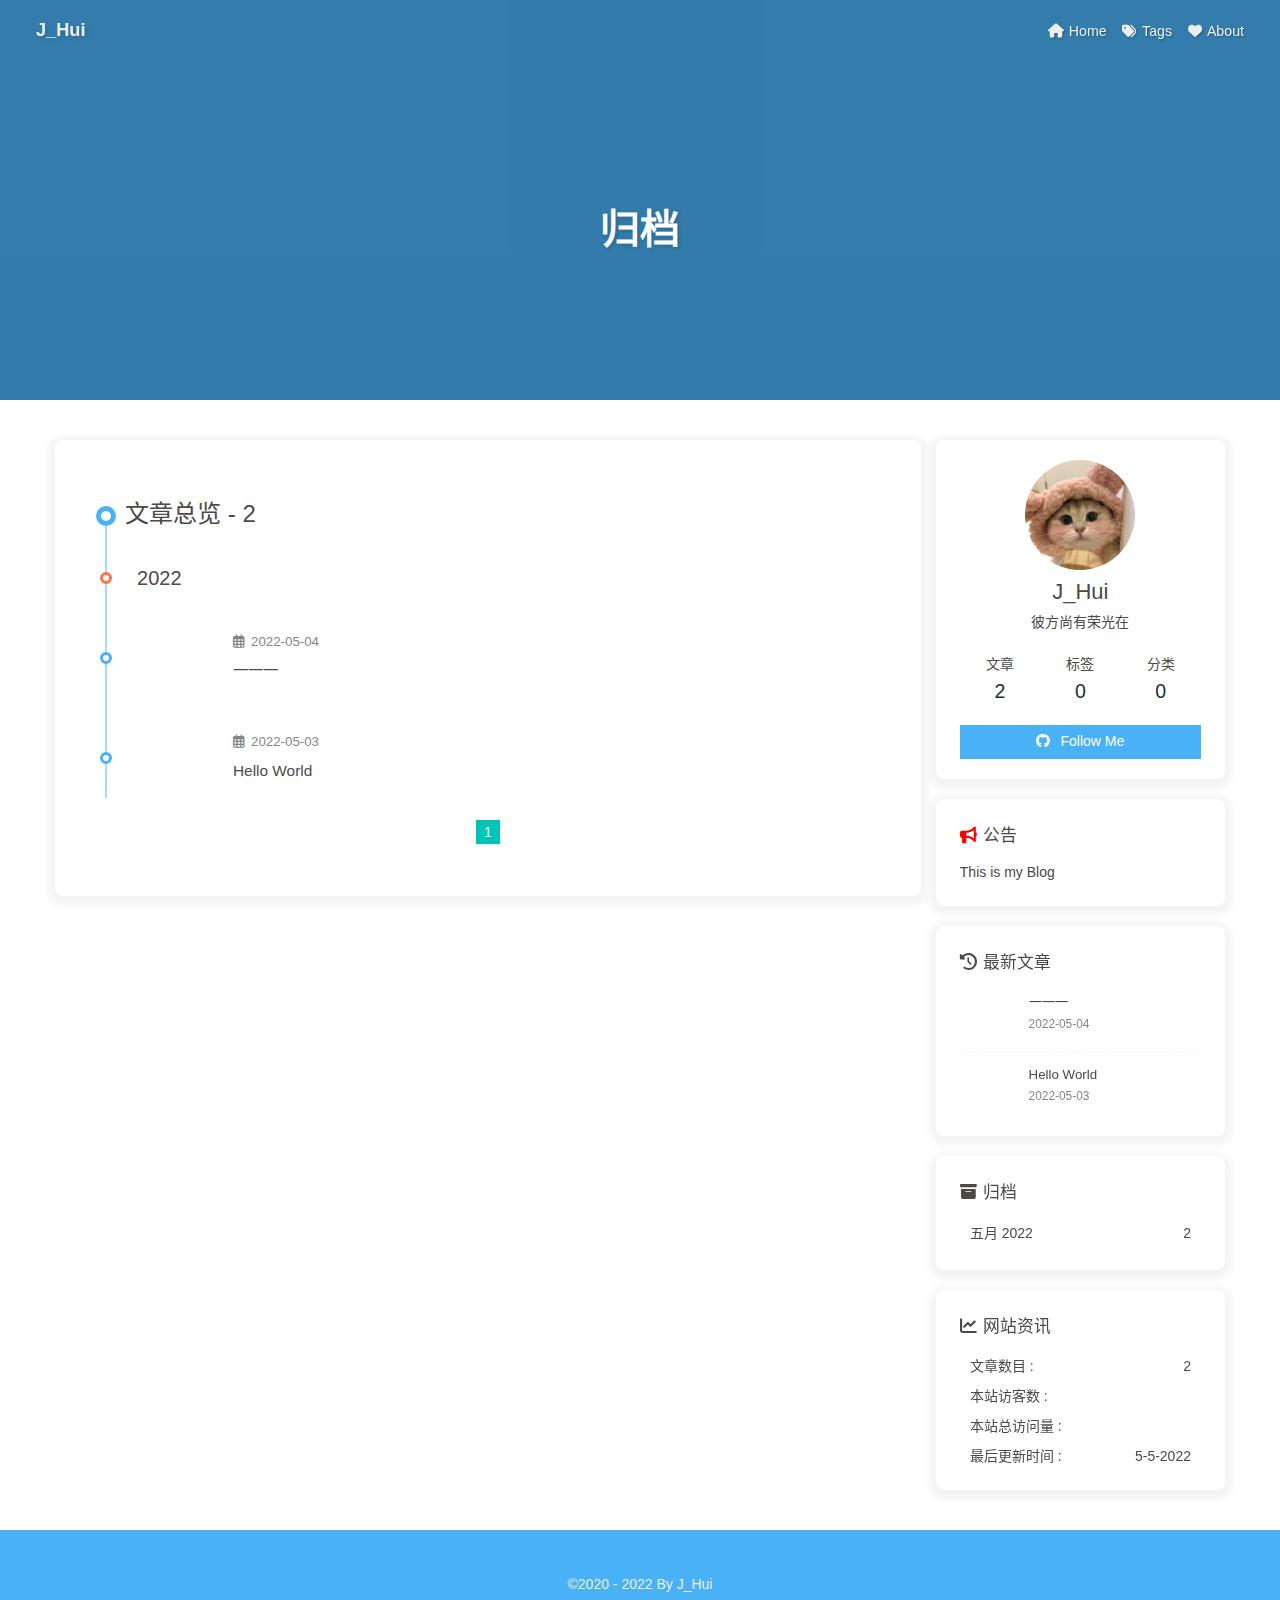
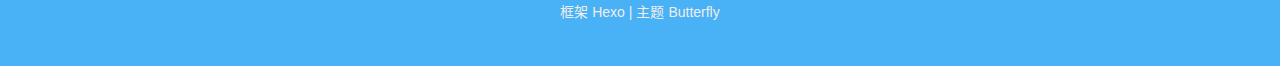
==== archives/index.html @ 7a14e51d "Site updated: 2022-05-05 22:44:37" ====
<!DOCTYPE html><html lang="zh-CN" data-theme="light"><head><meta charset="UTF-8"><meta http-equiv="X-UA-Compatible" content="IE=edge"><meta name="viewport" content="width=device-width, initial-scale=1.0, maximum-scale=1.0, user-scalable=no"><title>归档 | J_Hui</title><meta name="author" content="J_Hui"><meta name="copyright" content="J_Hui"><meta name="format-detection" content="telephone=no"><meta name="theme-color" content="#ffffff"><meta name="description" content="彼方尚有荣光在">
<meta property="og:type" content="website">
<meta property="og:title" content="J_Hui">
<meta property="og:url" content="http://example.com/archives/index.html">
<meta property="og:site_name" content="J_Hui">
<meta property="og:description" content="彼方尚有荣光在">
<meta property="og:locale" content="zh_CN">
<meta property="og:image" content="http://example.com/img/2.jpg">
<meta property="article:author" content="J_Hui">
<meta name="twitter:card" content="summary">
<meta name="twitter:image" content="http://example.com/img/2.jpg"><link rel="shortcut icon" href="/img/1.jpg"><link rel="canonical" href="http://example.com/archives/"><link rel="preconnect" href="//cdn.jsdelivr.net"/><link rel="preconnect" href="//busuanzi.ibruce.info"/><link rel="stylesheet" href="/css/index.css"><link rel="stylesheet" href="https://cdn.jsdelivr.net/npm/@fortawesome/fontawesome-free@6/css/all.min.css" media="print" onload="this.media='all'"><link rel="stylesheet" href="https://cdn.jsdelivr.net/npm/@fancyapps/ui/dist/fancybox.css" media="print" onload="this.media='all'"><script>const GLOBAL_CONFIG = { 
  root: '/',
  algolia: undefined,
  localSearch: undefined,
  translate: undefined,
  noticeOutdate: undefined,
  highlight: {"plugin":"highlighjs","highlightCopy":true,"highlightLang":true,"highlightHeightLimit":false},
  copy: {
    success: '复制成功',
    error: '复制错误',
    noSupport: '浏览器不支持'
  },
  relativeDate: {
    homepage: false,
    post: false
  },
  runtime: '',
  date_suffix: {
    just: '刚刚',
    min: '分钟前',
    hour: '小时前',
    day: '天前',
    month: '个月前'
  },
  copyright: undefined,
  lightbox: 'fancybox',
  Snackbar: undefined,
  source: {
    justifiedGallery: {
      js: 'https://cdn.jsdelivr.net/npm/flickr-justified-gallery@2/dist/fjGallery.min.js',
      css: 'https://cdn.jsdelivr.net/npm/flickr-justified-gallery@2/dist/fjGallery.min.css'
    }
  },
  isPhotoFigcaption: false,
  islazyload: false,
  isAnchor: false
}</script><script id="config-diff">var GLOBAL_CONFIG_SITE = {
  title: '归档',
  isPost: false,
  isHome: false,
  isHighlightShrink: false,
  isToc: false,
  postUpdate: '2022-05-05 22:43:51'
}</script><noscript><style type="text/css">
  #nav {
    opacity: 1
  }
  .justified-gallery img {
    opacity: 1
  }

  #recent-posts time,
  #post-meta time {
    display: inline !important
  }
</style></noscript><script>(win=>{
    win.saveToLocal = {
      set: function setWithExpiry(key, value, ttl) {
        if (ttl === 0) return
        const now = new Date()
        const expiryDay = ttl * 86400000
        const item = {
          value: value,
          expiry: now.getTime() + expiryDay,
        }
        localStorage.setItem(key, JSON.stringify(item))
      },

      get: function getWithExpiry(key) {
        const itemStr = localStorage.getItem(key)

        if (!itemStr) {
          return undefined
        }
        const item = JSON.parse(itemStr)
        const now = new Date()

        if (now.getTime() > item.expiry) {
          localStorage.removeItem(key)
          return undefined
        }
        return item.value
      }
    }
  
    win.getScript = url => new Promise((resolve, reject) => {
      const script = document.createElement('script')
      script.src = url
      script.async = true
      script.onerror = reject
      script.onload = script.onreadystatechange = function() {
        const loadState = this.readyState
        if (loadState && loadState !== 'loaded' && loadState !== 'complete') return
        script.onload = script.onreadystatechange = null
        resolve()
      }
      document.head.appendChild(script)
    })
  
      win.activateDarkMode = function () {
        document.documentElement.setAttribute('data-theme', 'dark')
        if (document.querySelector('meta[name="theme-color"]') !== null) {
          document.querySelector('meta[name="theme-color"]').setAttribute('content', '#0d0d0d')
        }
      }
      win.activateLightMode = function () {
        document.documentElement.setAttribute('data-theme', 'light')
        if (document.querySelector('meta[name="theme-color"]') !== null) {
          document.querySelector('meta[name="theme-color"]').setAttribute('content', '#ffffff')
        }
      }
      const t = saveToLocal.get('theme')
    
          if (t === 'dark') activateDarkMode()
          else if (t === 'light') activateLightMode()
        
      const asideStatus = saveToLocal.get('aside-status')
      if (asideStatus !== undefined) {
        if (asideStatus === 'hide') {
          document.documentElement.classList.add('hide-aside')
        } else {
          document.documentElement.classList.remove('hide-aside')
        }
      }
    
    const detectApple = () => {
      if(/iPad|iPhone|iPod|Macintosh/.test(navigator.userAgent)){
        document.documentElement.classList.add('apple')
      }
    }
    detectApple()
    })(window)</script><meta name="generator" content="Hexo 5.4.2"><link rel="alternate" href="/atom.xml" title="J_Hui" type="application/atom+xml">
</head><body><div id="sidebar"><div id="menu-mask"></div><div id="sidebar-menus"><div class="avatar-img is-center"><img src="/img/2.jpg" onerror="onerror=null;src='/img/friend_404.gif'" alt="avatar"/></div><div class="sidebar-site-data site-data is-center"><a href="/archives/"><div class="headline">文章</div><div class="length-num">2</div></a><a href="/tags/"><div class="headline">标签</div><div class="length-num">0</div></a><a href="/categories/"><div class="headline">分类</div><div class="length-num">0</div></a></div><hr/><div class="menus_items"><div class="menus_item"><a class="site-page" href="/"><i class="fa-fw fas fa-home"></i><span> Home</span></a></div><div class="menus_item"><a class="site-page" href="/tags/"><i class="fa-fw fas fa-tags"></i><span> Tags</span></a></div><div class="menus_item"><a class="site-page" href="/about/"><i class="fa-fw fas fa-heart"></i><span> About</span></a></div></div></div></div><div class="page" id="body-wrap"><header class="not-home-page" id="page-header"><nav id="nav"><span id="blog_name"><a id="site-name" href="/">J_Hui</a></span><div id="menus"><div class="menus_items"><div class="menus_item"><a class="site-page" href="/"><i class="fa-fw fas fa-home"></i><span> Home</span></a></div><div class="menus_item"><a class="site-page" href="/tags/"><i class="fa-fw fas fa-tags"></i><span> Tags</span></a></div><div class="menus_item"><a class="site-page" href="/about/"><i class="fa-fw fas fa-heart"></i><span> About</span></a></div></div><div id="toggle-menu"><a class="site-page"><i class="fas fa-bars fa-fw"></i></a></div></div></nav><div id="page-site-info"><h1 id="site-title">归档</h1></div></header><main class="layout" id="content-inner"><div id="archive"><div class="article-sort-title">文章总览 - 2</div><div class="article-sort"><div class="article-sort-item year">2022</div><div class="article-sort-item"><a class="article-sort-item-img" href="/2022/05/04/%E4%B8%80%E4%B8%80%E4%B8%80/" title="一一一"><img src="[data-uri]" alt="一一一" onerror="this.onerror=null;this.src='/img/404.jpg'"></a><div class="article-sort-item-info"><div class="article-sort-item-time"><i class="far fa-calendar-alt"></i><time class="post-meta-date-created" datetime="2022-05-04T04:48:21.000Z" title="发表于 2022-05-04 12:48:21">2022-05-04</time></div><a class="article-sort-item-title" href="/2022/05/04/%E4%B8%80%E4%B8%80%E4%B8%80/" title="一一一">一一一</a></div></div><div class="article-sort-item"><a class="article-sort-item-img" href="/2022/05/03/hello-world/" title="Hello World"><img src="[data-uri]" alt="Hello World" onerror="this.onerror=null;this.src='/img/404.jpg'"></a><div class="article-sort-item-info"><div class="article-sort-item-time"><i class="far fa-calendar-alt"></i><time class="post-meta-date-created" datetime="2022-05-03T13:36:09.054Z" title="发表于 2022-05-03 21:36:09">2022-05-03</time></div><a class="article-sort-item-title" href="/2022/05/03/hello-world/" title="Hello World">Hello World</a></div></div></div><nav id="pagination"><div class="pagination"><span class="page-number current">1</span></div></nav></div><div class="aside-content" id="aside-content"><div class="card-widget card-info"><div class="is-center"><div class="avatar-img"><img src="/img/2.jpg" onerror="this.onerror=null;this.src='/img/friend_404.gif'" alt="avatar"/></div><div class="author-info__name">J_Hui</div><div class="author-info__description">彼方尚有荣光在</div></div><div class="card-info-data site-data is-center"><a href="/archives/"><div class="headline">文章</div><div class="length-num">2</div></a><a href="/tags/"><div class="headline">标签</div><div class="length-num">0</div></a><a href="/categories/"><div class="headline">分类</div><div class="length-num">0</div></a></div><a id="card-info-btn" target="_blank" rel="noopener" href="https://github.com/xxxxxx"><i class="fab fa-github"></i><span>Follow Me</span></a></div><div class="card-widget card-announcement"><div class="item-headline"><i class="fas fa-bullhorn fa-shake"></i><span>公告</span></div><div class="announcement_content">This is my Blog</div></div><div class="sticky_layout"><div class="card-widget card-recent-post"><div class="item-headline"><i class="fas fa-history"></i><span>最新文章</span></div><div class="aside-list"><div class="aside-list-item"><a class="thumbnail" href="/2022/05/04/%E4%B8%80%E4%B8%80%E4%B8%80/" title="一一一"><img src="[data-uri]" onerror="this.onerror=null;this.src='/img/404.jpg'" alt="一一一"/></a><div class="content"><a class="title" href="/2022/05/04/%E4%B8%80%E4%B8%80%E4%B8%80/" title="一一一">一一一</a><time datetime="2022-05-04T04:48:21.000Z" title="发表于 2022-05-04 12:48:21">2022-05-04</time></div></div><div class="aside-list-item"><a class="thumbnail" href="/2022/05/03/hello-world/" title="Hello World"><img src="[data-uri]" onerror="this.onerror=null;this.src='/img/404.jpg'" alt="Hello World"/></a><div class="content"><a class="title" href="/2022/05/03/hello-world/" title="Hello World">Hello World</a><time datetime="2022-05-03T13:36:09.054Z" title="发表于 2022-05-03 21:36:09">2022-05-03</time></div></div></div></div><div class="card-widget card-archives"><div class="item-headline"><i class="fas fa-archive"></i><span>归档</span></div><ul class="card-archive-list"><li class="card-archive-list-item"><a class="card-archive-list-link" href="/archives/2022/05/"><span class="card-archive-list-date">五月 2022</span><span class="card-archive-list-count">2</span></a></li></ul></div><div class="card-widget card-webinfo"><div class="item-headline"><i class="fas fa-chart-line"></i><span>网站资讯</span></div><div class="webinfo"><div class="webinfo-item"><div class="item-name">文章数目 :</div><div class="item-count">2</div></div><div class="webinfo-item"><div class="item-name">本站访客数 :</div><div class="item-count" id="busuanzi_value_site_uv"></div></div><div class="webinfo-item"><div class="item-name">本站总访问量 :</div><div class="item-count" id="busuanzi_value_site_pv"></div></div><div class="webinfo-item"><div class="item-name">最后更新时间 :</div><div class="item-count" id="last-push-date" data-lastPushDate="2022-05-05T14:43:51.474Z"></div></div></div></div></div></div></main><footer id="footer"><div id="footer-wrap"><div class="copyright">&copy;2020 - 2022 By J_Hui</div><div class="framework-info"><span>框架 </span><a target="_blank" rel="noopener" href="https://hexo.io">Hexo</a><span class="footer-separator">|</span><span>主题 </span><a target="_blank" rel="noopener" href="https://github.com/jerryc127/hexo-theme-butterfly">Butterfly</a></div></div></footer></div><div id="rightside"><div id="rightside-config-hide"><button id="darkmode" type="button" title="浅色和深色模式转换"><i class="fas fa-adjust"></i></button><button id="hide-aside-btn" type="button" title="单栏和双栏切换"><i class="fas fa-arrows-alt-h"></i></button></div><div id="rightside-config-show"><button id="rightside_config" type="button" title="设置"><i class="fas fa-cog fa-spin"></i></button><button id="go-up" type="button" title="回到顶部"><i class="fas fa-arrow-up"></i></button></div></div><div><script src="/js/utils.js"></script><script src="/js/main.js"></script><script src="https://cdn.jsdelivr.net/npm/@fancyapps/ui/dist/fancybox.umd.js"></script><div class="js-pjax"></div><script async data-pjax src="//busuanzi.ibruce.info/busuanzi/2.3/busuanzi.pure.mini.js"></script></div></body></html>
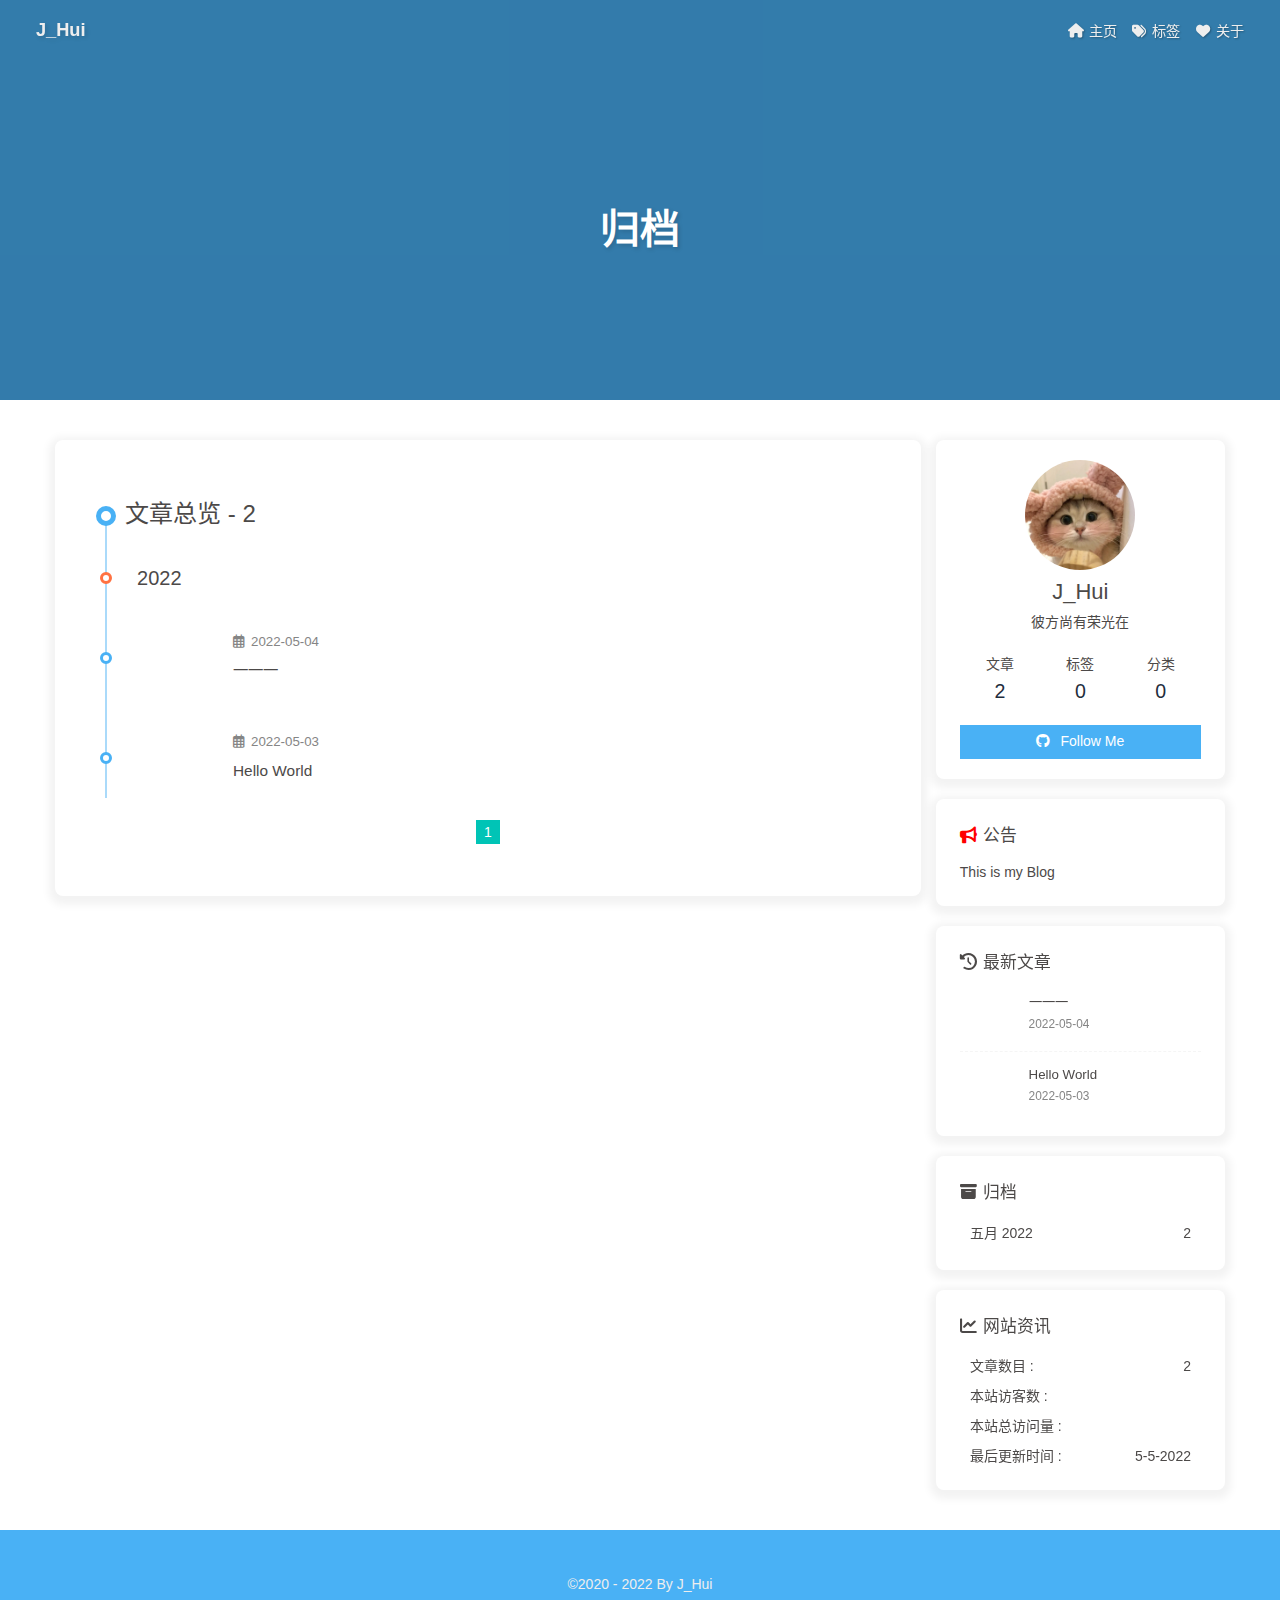
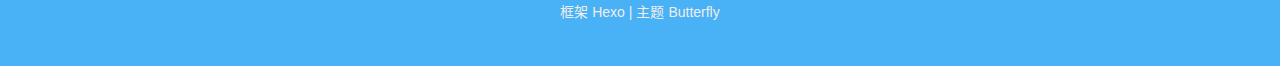
==== commit f0a6328f: "Site updated: 2022-05-05 23:01:13" ====
--- a/archives/index.html
+++ b/archives/index.html
@@ -8,7 +8,7 @@
 <meta property="og:image" content="http://example.com/img/2.jpg">
 <meta property="article:author" content="J_Hui">
 <meta name="twitter:card" content="summary">
-<meta name="twitter:image" content="http://example.com/img/2.jpg"><link rel="shortcut icon" href="/img/1.jpg"><link rel="canonical" href="http://example.com/archives/"><link rel="preconnect" href="//cdn.jsdelivr.net"/><link rel="preconnect" href="//busuanzi.ibruce.info"/><link rel="stylesheet" href="/css/index.css"><link rel="stylesheet" href="https://cdn.jsdelivr.net/npm/@fortawesome/fontawesome-free@6/css/all.min.css" media="print" onload="this.media='all'"><link rel="stylesheet" href="https://cdn.jsdelivr.net/npm/@fancyapps/ui/dist/fancybox.css" media="print" onload="this.media='all'"><script>const GLOBAL_CONFIG = { 
+<meta name="twitter:image" content="http://example.com/img/2.jpg"><link rel="shortcut icon" href="/img/favicon.png"><link rel="canonical" href="http://example.com/archives/"><link rel="preconnect" href="//cdn.jsdelivr.net"/><link rel="preconnect" href="//busuanzi.ibruce.info"/><link rel="stylesheet" href="/css/index.css"><link rel="stylesheet" href="https://cdn.jsdelivr.net/npm/@fortawesome/fontawesome-free@6/css/all.min.css" media="print" onload="this.media='all'"><link rel="stylesheet" href="https://cdn.jsdelivr.net/npm/@fancyapps/ui/dist/fancybox.css" media="print" onload="this.media='all'"><script>const GLOBAL_CONFIG = { 
   root: '/',
   algolia: undefined,
   localSearch: undefined,
@@ -50,7 +50,7 @@
   isHome: false,
   isHighlightShrink: false,
   isToc: false,
-  postUpdate: '2022-05-05 22:43:51'
+  postUpdate: '2022-05-05 23:00:54'
 }</script><noscript><style type="text/css">
   #nav {
     opacity: 1
@@ -140,4 +140,4 @@
     }
     detectApple()
     })(window)</script><meta name="generator" content="Hexo 5.4.2"><link rel="alternate" href="/atom.xml" title="J_Hui" type="application/atom+xml">
-</head><body><div id="sidebar"><div id="menu-mask"></div><div id="sidebar-menus"><div class="avatar-img is-center"><img src="/img/2.jpg" onerror="onerror=null;src='/img/friend_404.gif'" alt="avatar"/></div><div class="sidebar-site-data site-data is-center"><a href="/archives/"><div class="headline">文章</div><div class="length-num">2</div></a><a href="/tags/"><div class="headline">标签</div><div class="length-num">0</div></a><a href="/categories/"><div class="headline">分类</div><div class="length-num">0</div></a></div><hr/><div class="menus_items"><div class="menus_item"><a class="site-page" href="/"><i class="fa-fw fas fa-home"></i><span> Home</span></a></div><div class="menus_item"><a class="site-page" href="/tags/"><i class="fa-fw fas fa-tags"></i><span> Tags</span></a></div><div class="menus_item"><a class="site-page" href="/about/"><i class="fa-fw fas fa-heart"></i><span> About</span></a></div></div></div></div><div class="page" id="body-wrap"><header class="not-home-page" id="page-header"><nav id="nav"><span id="blog_name"><a id="site-name" href="/">J_Hui</a></span><div id="menus"><div class="menus_items"><div class="menus_item"><a class="site-page" href="/"><i class="fa-fw fas fa-home"></i><span> Home</span></a></div><div class="menus_item"><a class="site-page" href="/tags/"><i class="fa-fw fas fa-tags"></i><span> Tags</span></a></div><div class="menus_item"><a class="site-page" href="/about/"><i class="fa-fw fas fa-heart"></i><span> About</span></a></div></div><div id="toggle-menu"><a class="site-page"><i class="fas fa-bars fa-fw"></i></a></div></div></nav><div id="page-site-info"><h1 id="site-title">归档</h1></div></header><main class="layout" id="content-inner"><div id="archive"><div class="article-sort-title">文章总览 - 2</div><div class="article-sort"><div class="article-sort-item year">2022</div><div class="article-sort-item"><a class="article-sort-item-img" href="/2022/05/04/%E4%B8%80%E4%B8%80%E4%B8%80/" title="一一一"><img src="[data-uri]" alt="一一一" onerror="this.onerror=null;this.src='/img/404.jpg'"></a><div class="article-sort-item-info"><div class="article-sort-item-time"><i class="far fa-calendar-alt"></i><time class="post-meta-date-created" datetime="2022-05-04T04:48:21.000Z" title="发表于 2022-05-04 12:48:21">2022-05-04</time></div><a class="article-sort-item-title" href="/2022/05/04/%E4%B8%80%E4%B8%80%E4%B8%80/" title="一一一">一一一</a></div></div><div class="article-sort-item"><a class="article-sort-item-img" href="/2022/05/03/hello-world/" title="Hello World"><img src="[data-uri]" alt="Hello World" onerror="this.onerror=null;this.src='/img/404.jpg'"></a><div class="article-sort-item-info"><div class="article-sort-item-time"><i class="far fa-calendar-alt"></i><time class="post-meta-date-created" datetime="2022-05-03T13:36:09.054Z" title="发表于 2022-05-03 21:36:09">2022-05-03</time></div><a class="article-sort-item-title" href="/2022/05/03/hello-world/" title="Hello World">Hello World</a></div></div></div><nav id="pagination"><div class="pagination"><span class="page-number current">1</span></div></nav></div><div class="aside-content" id="aside-content"><div class="card-widget card-info"><div class="is-center"><div class="avatar-img"><img src="/img/2.jpg" onerror="this.onerror=null;this.src='/img/friend_404.gif'" alt="avatar"/></div><div class="author-info__name">J_Hui</div><div class="author-info__description">彼方尚有荣光在</div></div><div class="card-info-data site-data is-center"><a href="/archives/"><div class="headline">文章</div><div class="length-num">2</div></a><a href="/tags/"><div class="headline">标签</div><div class="length-num">0</div></a><a href="/categories/"><div class="headline">分类</div><div class="length-num">0</div></a></div><a id="card-info-btn" target="_blank" rel="noopener" href="https://github.com/xxxxxx"><i class="fab fa-github"></i><span>Follow Me</span></a></div><div class="card-widget card-announcement"><div class="item-headline"><i class="fas fa-bullhorn fa-shake"></i><span>公告</span></div><div class="announcement_content">This is my Blog</div></div><div class="sticky_layout"><div class="card-widget card-recent-post"><div class="item-headline"><i class="fas fa-history"></i><span>最新文章</span></div><div class="aside-list"><div class="aside-list-item"><a class="thumbnail" href="/2022/05/04/%E4%B8%80%E4%B8%80%E4%B8%80/" title="一一一"><img src="[data-uri]" onerror="this.onerror=null;this.src='/img/404.jpg'" alt="一一一"/></a><div class="content"><a class="title" href="/2022/05/04/%E4%B8%80%E4%B8%80%E4%B8%80/" title="一一一">一一一</a><time datetime="2022-05-04T04:48:21.000Z" title="发表于 2022-05-04 12:48:21">2022-05-04</time></div></div><div class="aside-list-item"><a class="thumbnail" href="/2022/05/03/hello-world/" title="Hello World"><img src="[data-uri]" onerror="this.onerror=null;this.src='/img/404.jpg'" alt="Hello World"/></a><div class="content"><a class="title" href="/2022/05/03/hello-world/" title="Hello World">Hello World</a><time datetime="2022-05-03T13:36:09.054Z" title="发表于 2022-05-03 21:36:09">2022-05-03</time></div></div></div></div><div class="card-widget card-archives"><div class="item-headline"><i class="fas fa-archive"></i><span>归档</span></div><ul class="card-archive-list"><li class="card-archive-list-item"><a class="card-archive-list-link" href="/archives/2022/05/"><span class="card-archive-list-date">五月 2022</span><span class="card-archive-list-count">2</span></a></li></ul></div><div class="card-widget card-webinfo"><div class="item-headline"><i class="fas fa-chart-line"></i><span>网站资讯</span></div><div class="webinfo"><div class="webinfo-item"><div class="item-name">文章数目 :</div><div class="item-count">2</div></div><div class="webinfo-item"><div class="item-name">本站访客数 :</div><div class="item-count" id="busuanzi_value_site_uv"></div></div><div class="webinfo-item"><div class="item-name">本站总访问量 :</div><div class="item-count" id="busuanzi_value_site_pv"></div></div><div class="webinfo-item"><div class="item-name">最后更新时间 :</div><div class="item-count" id="last-push-date" data-lastPushDate="2022-05-05T14:43:51.474Z"></div></div></div></div></div></div></main><footer id="footer"><div id="footer-wrap"><div class="copyright">&copy;2020 - 2022 By J_Hui</div><div class="framework-info"><span>框架 </span><a target="_blank" rel="noopener" href="https://hexo.io">Hexo</a><span class="footer-separator">|</span><span>主题 </span><a target="_blank" rel="noopener" href="https://github.com/jerryc127/hexo-theme-butterfly">Butterfly</a></div></div></footer></div><div id="rightside"><div id="rightside-config-hide"><button id="darkmode" type="button" title="浅色和深色模式转换"><i class="fas fa-adjust"></i></button><button id="hide-aside-btn" type="button" title="单栏和双栏切换"><i class="fas fa-arrows-alt-h"></i></button></div><div id="rightside-config-show"><button id="rightside_config" type="button" title="设置"><i class="fas fa-cog fa-spin"></i></button><button id="go-up" type="button" title="回到顶部"><i class="fas fa-arrow-up"></i></button></div></div><div><script src="/js/utils.js"></script><script src="/js/main.js"></script><script src="https://cdn.jsdelivr.net/npm/@fancyapps/ui/dist/fancybox.umd.js"></script><div class="js-pjax"></div><script async data-pjax src="//busuanzi.ibruce.info/busuanzi/2.3/busuanzi.pure.mini.js"></script></div></body></html>+</head><body><div id="sidebar"><div id="menu-mask"></div><div id="sidebar-menus"><div class="avatar-img is-center"><img src="/img/2.jpg" onerror="onerror=null;src='/img/friend_404.gif'" alt="avatar"/></div><div class="sidebar-site-data site-data is-center"><a href="/archives/"><div class="headline">文章</div><div class="length-num">2</div></a><a href="/tags/"><div class="headline">标签</div><div class="length-num">0</div></a><a href="/categories/"><div class="headline">分类</div><div class="length-num">0</div></a></div><hr/><div class="menus_items"><div class="menus_item"><a class="site-page" href="/"><i class="fa-fw fas fa-home"></i><span> 主页</span></a></div><div class="menus_item"><a class="site-page" href="/tags/"><i class="fa-fw fas fa-tags"></i><span> 标签</span></a></div><div class="menus_item"><a class="site-page" href="/about/"><i class="fa-fw fas fa-heart"></i><span> 关于</span></a></div></div></div></div><div class="page" id="body-wrap"><header class="not-home-page" id="page-header"><nav id="nav"><span id="blog_name"><a id="site-name" href="/">J_Hui</a></span><div id="menus"><div class="menus_items"><div class="menus_item"><a class="site-page" href="/"><i class="fa-fw fas fa-home"></i><span> 主页</span></a></div><div class="menus_item"><a class="site-page" href="/tags/"><i class="fa-fw fas fa-tags"></i><span> 标签</span></a></div><div class="menus_item"><a class="site-page" href="/about/"><i class="fa-fw fas fa-heart"></i><span> 关于</span></a></div></div><div id="toggle-menu"><a class="site-page"><i class="fas fa-bars fa-fw"></i></a></div></div></nav><div id="page-site-info"><h1 id="site-title">归档</h1></div></header><main class="layout" id="content-inner"><div id="archive"><div class="article-sort-title">文章总览 - 2</div><div class="article-sort"><div class="article-sort-item year">2022</div><div class="article-sort-item"><a class="article-sort-item-img" href="/2022/05/04/%E4%B8%80%E4%B8%80%E4%B8%80/" title="一一一"><img src="[data-uri]" alt="一一一" onerror="this.onerror=null;this.src='/img/404.jpg'"></a><div class="article-sort-item-info"><div class="article-sort-item-time"><i class="far fa-calendar-alt"></i><time class="post-meta-date-created" datetime="2022-05-04T04:48:21.000Z" title="发表于 2022-05-04 12:48:21">2022-05-04</time></div><a class="article-sort-item-title" href="/2022/05/04/%E4%B8%80%E4%B8%80%E4%B8%80/" title="一一一">一一一</a></div></div><div class="article-sort-item"><a class="article-sort-item-img" href="/2022/05/03/hello-world/" title="Hello World"><img src="[data-uri]" alt="Hello World" onerror="this.onerror=null;this.src='/img/404.jpg'"></a><div class="article-sort-item-info"><div class="article-sort-item-time"><i class="far fa-calendar-alt"></i><time class="post-meta-date-created" datetime="2022-05-03T13:36:09.054Z" title="发表于 2022-05-03 21:36:09">2022-05-03</time></div><a class="article-sort-item-title" href="/2022/05/03/hello-world/" title="Hello World">Hello World</a></div></div></div><nav id="pagination"><div class="pagination"><span class="page-number current">1</span></div></nav></div><div class="aside-content" id="aside-content"><div class="card-widget card-info"><div class="is-center"><div class="avatar-img"><img src="/img/2.jpg" onerror="this.onerror=null;this.src='/img/friend_404.gif'" alt="avatar"/></div><div class="author-info__name">J_Hui</div><div class="author-info__description">彼方尚有荣光在</div></div><div class="card-info-data site-data is-center"><a href="/archives/"><div class="headline">文章</div><div class="length-num">2</div></a><a href="/tags/"><div class="headline">标签</div><div class="length-num">0</div></a><a href="/categories/"><div class="headline">分类</div><div class="length-num">0</div></a></div><a id="card-info-btn" target="_blank" rel="noopener" href="https://github.com/xxxxxx"><i class="fab fa-github"></i><span>Follow Me</span></a></div><div class="card-widget card-announcement"><div class="item-headline"><i class="fas fa-bullhorn fa-shake"></i><span>公告</span></div><div class="announcement_content">This is my Blog</div></div><div class="sticky_layout"><div class="card-widget card-recent-post"><div class="item-headline"><i class="fas fa-history"></i><span>最新文章</span></div><div class="aside-list"><div class="aside-list-item"><a class="thumbnail" href="/2022/05/04/%E4%B8%80%E4%B8%80%E4%B8%80/" title="一一一"><img src="[data-uri]" onerror="this.onerror=null;this.src='/img/404.jpg'" alt="一一一"/></a><div class="content"><a class="title" href="/2022/05/04/%E4%B8%80%E4%B8%80%E4%B8%80/" title="一一一">一一一</a><time datetime="2022-05-04T04:48:21.000Z" title="发表于 2022-05-04 12:48:21">2022-05-04</time></div></div><div class="aside-list-item"><a class="thumbnail" href="/2022/05/03/hello-world/" title="Hello World"><img src="[data-uri]" onerror="this.onerror=null;this.src='/img/404.jpg'" alt="Hello World"/></a><div class="content"><a class="title" href="/2022/05/03/hello-world/" title="Hello World">Hello World</a><time datetime="2022-05-03T13:36:09.054Z" title="发表于 2022-05-03 21:36:09">2022-05-03</time></div></div></div></div><div class="card-widget card-archives"><div class="item-headline"><i class="fas fa-archive"></i><span>归档</span></div><ul class="card-archive-list"><li class="card-archive-list-item"><a class="card-archive-list-link" href="/archives/2022/05/"><span class="card-archive-list-date">五月 2022</span><span class="card-archive-list-count">2</span></a></li></ul></div><div class="card-widget card-webinfo"><div class="item-headline"><i class="fas fa-chart-line"></i><span>网站资讯</span></div><div class="webinfo"><div class="webinfo-item"><div class="item-name">文章数目 :</div><div class="item-count">2</div></div><div class="webinfo-item"><div class="item-name">本站访客数 :</div><div class="item-count" id="busuanzi_value_site_uv"></div></div><div class="webinfo-item"><div class="item-name">本站总访问量 :</div><div class="item-count" id="busuanzi_value_site_pv"></div></div><div class="webinfo-item"><div class="item-name">最后更新时间 :</div><div class="item-count" id="last-push-date" data-lastPushDate="2022-05-05T15:00:54.101Z"></div></div></div></div></div></div></main><footer id="footer"><div id="footer-wrap"><div class="copyright">&copy;2020 - 2022 By J_Hui</div><div class="framework-info"><span>框架 </span><a target="_blank" rel="noopener" href="https://hexo.io">Hexo</a><span class="footer-separator">|</span><span>主题 </span><a target="_blank" rel="noopener" href="https://github.com/jerryc127/hexo-theme-butterfly">Butterfly</a></div></div></footer></div><div id="rightside"><div id="rightside-config-hide"><button id="darkmode" type="button" title="浅色和深色模式转换"><i class="fas fa-adjust"></i></button><button id="hide-aside-btn" type="button" title="单栏和双栏切换"><i class="fas fa-arrows-alt-h"></i></button></div><div id="rightside-config-show"><button id="rightside_config" type="button" title="设置"><i class="fas fa-cog fa-spin"></i></button><button id="go-up" type="button" title="回到顶部"><i class="fas fa-arrow-up"></i></button></div></div><div><script src="/js/utils.js"></script><script src="/js/main.js"></script><script src="https://cdn.jsdelivr.net/npm/@fancyapps/ui/dist/fancybox.umd.js"></script><div class="js-pjax"></div><script async data-pjax src="//busuanzi.ibruce.info/busuanzi/2.3/busuanzi.pure.mini.js"></script></div></body></html>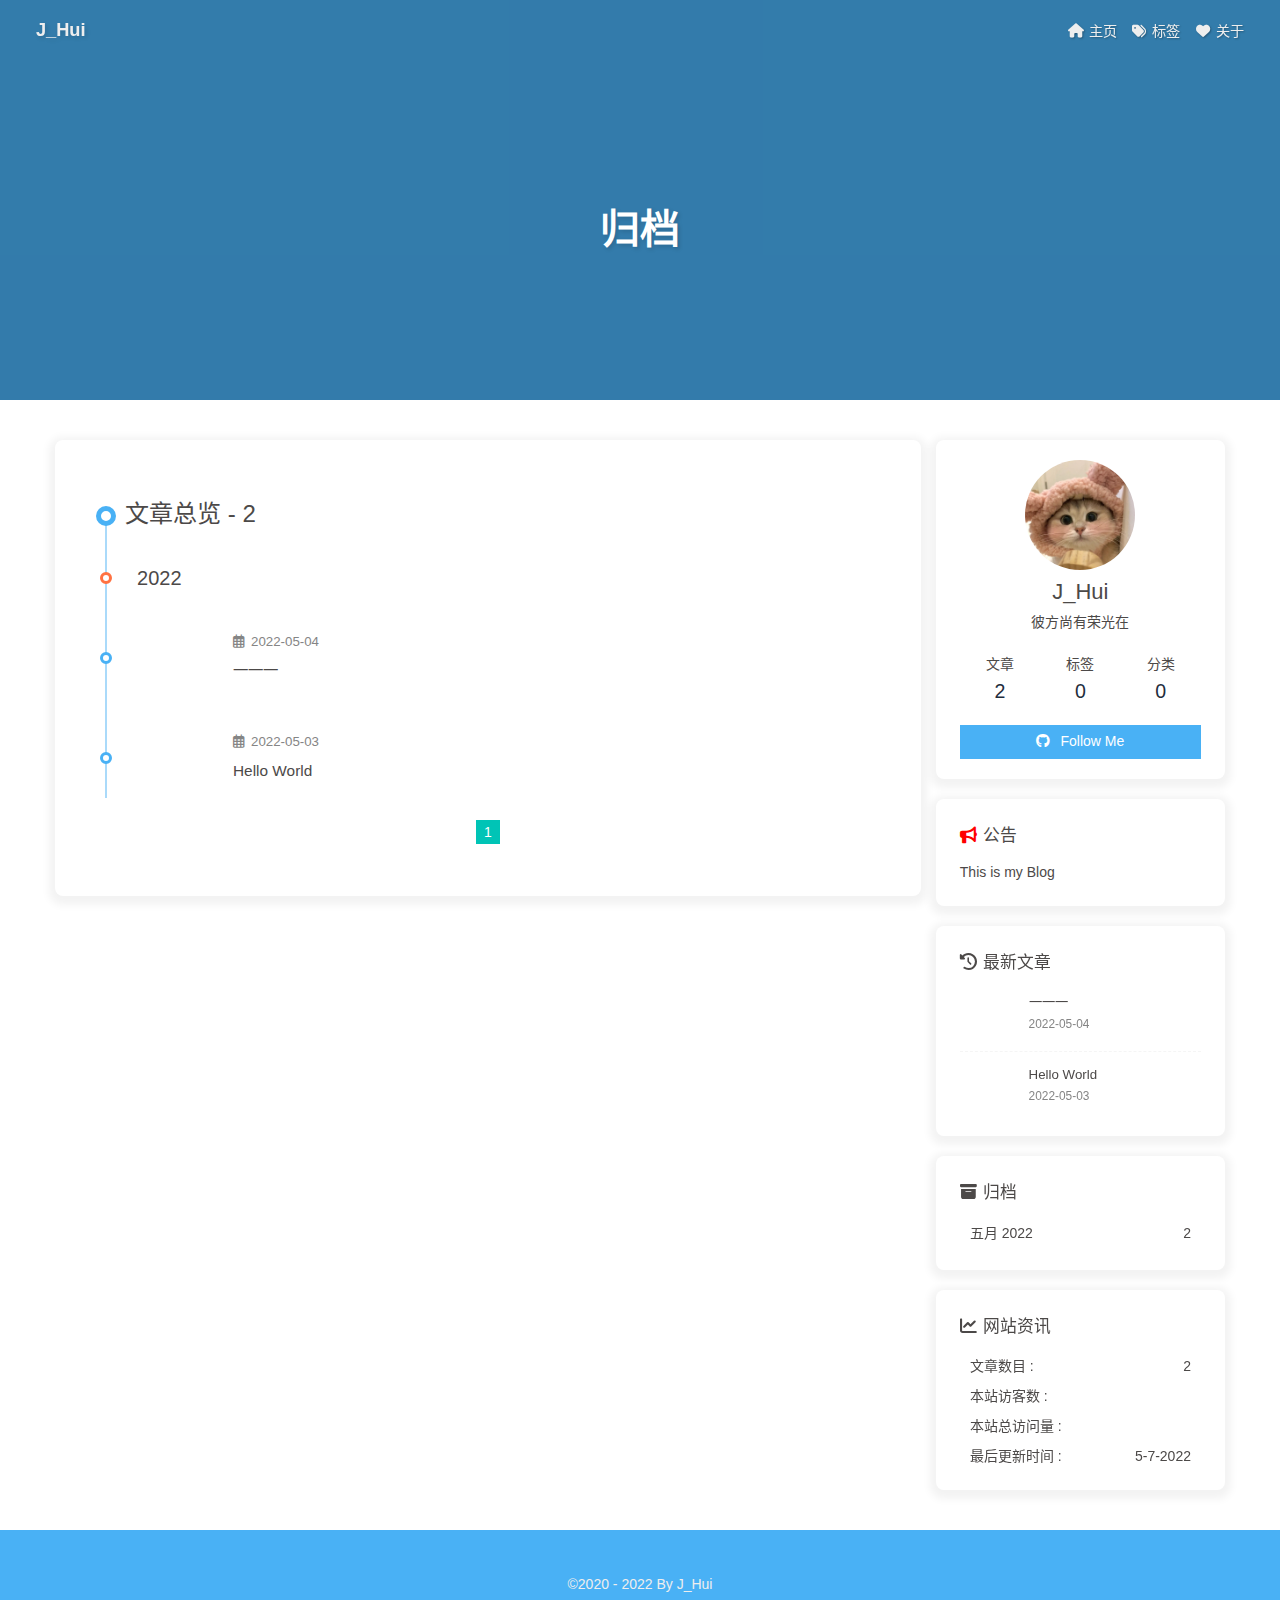
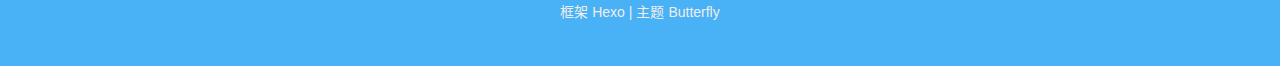
==== commit 75ac48fc: "Site updated: 2022-05-07 15:26:54" ====
--- a/archives/index.html
+++ b/archives/index.html
@@ -50,7 +50,7 @@
   isHome: false,
   isHighlightShrink: false,
   isToc: false,
-  postUpdate: '2022-05-05 23:00:54'
+  postUpdate: '2022-05-07 15:26:41'
 }</script><noscript><style type="text/css">
   #nav {
     opacity: 1
@@ -140,4 +140,4 @@
     }
     detectApple()
     })(window)</script><meta name="generator" content="Hexo 5.4.2"><link rel="alternate" href="/atom.xml" title="J_Hui" type="application/atom+xml">
-</head><body><div id="sidebar"><div id="menu-mask"></div><div id="sidebar-menus"><div class="avatar-img is-center"><img src="/img/2.jpg" onerror="onerror=null;src='/img/friend_404.gif'" alt="avatar"/></div><div class="sidebar-site-data site-data is-center"><a href="/archives/"><div class="headline">文章</div><div class="length-num">2</div></a><a href="/tags/"><div class="headline">标签</div><div class="length-num">0</div></a><a href="/categories/"><div class="headline">分类</div><div class="length-num">0</div></a></div><hr/><div class="menus_items"><div class="menus_item"><a class="site-page" href="/"><i class="fa-fw fas fa-home"></i><span> 主页</span></a></div><div class="menus_item"><a class="site-page" href="/tags/"><i class="fa-fw fas fa-tags"></i><span> 标签</span></a></div><div class="menus_item"><a class="site-page" href="/about/"><i class="fa-fw fas fa-heart"></i><span> 关于</span></a></div></div></div></div><div class="page" id="body-wrap"><header class="not-home-page" id="page-header"><nav id="nav"><span id="blog_name"><a id="site-name" href="/">J_Hui</a></span><div id="menus"><div class="menus_items"><div class="menus_item"><a class="site-page" href="/"><i class="fa-fw fas fa-home"></i><span> 主页</span></a></div><div class="menus_item"><a class="site-page" href="/tags/"><i class="fa-fw fas fa-tags"></i><span> 标签</span></a></div><div class="menus_item"><a class="site-page" href="/about/"><i class="fa-fw fas fa-heart"></i><span> 关于</span></a></div></div><div id="toggle-menu"><a class="site-page"><i class="fas fa-bars fa-fw"></i></a></div></div></nav><div id="page-site-info"><h1 id="site-title">归档</h1></div></header><main class="layout" id="content-inner"><div id="archive"><div class="article-sort-title">文章总览 - 2</div><div class="article-sort"><div class="article-sort-item year">2022</div><div class="article-sort-item"><a class="article-sort-item-img" href="/2022/05/04/%E4%B8%80%E4%B8%80%E4%B8%80/" title="一一一"><img src="[data-uri]" alt="一一一" onerror="this.onerror=null;this.src='/img/404.jpg'"></a><div class="article-sort-item-info"><div class="article-sort-item-time"><i class="far fa-calendar-alt"></i><time class="post-meta-date-created" datetime="2022-05-04T04:48:21.000Z" title="发表于 2022-05-04 12:48:21">2022-05-04</time></div><a class="article-sort-item-title" href="/2022/05/04/%E4%B8%80%E4%B8%80%E4%B8%80/" title="一一一">一一一</a></div></div><div class="article-sort-item"><a class="article-sort-item-img" href="/2022/05/03/hello-world/" title="Hello World"><img src="[data-uri]" alt="Hello World" onerror="this.onerror=null;this.src='/img/404.jpg'"></a><div class="article-sort-item-info"><div class="article-sort-item-time"><i class="far fa-calendar-alt"></i><time class="post-meta-date-created" datetime="2022-05-03T13:36:09.054Z" title="发表于 2022-05-03 21:36:09">2022-05-03</time></div><a class="article-sort-item-title" href="/2022/05/03/hello-world/" title="Hello World">Hello World</a></div></div></div><nav id="pagination"><div class="pagination"><span class="page-number current">1</span></div></nav></div><div class="aside-content" id="aside-content"><div class="card-widget card-info"><div class="is-center"><div class="avatar-img"><img src="/img/2.jpg" onerror="this.onerror=null;this.src='/img/friend_404.gif'" alt="avatar"/></div><div class="author-info__name">J_Hui</div><div class="author-info__description">彼方尚有荣光在</div></div><div class="card-info-data site-data is-center"><a href="/archives/"><div class="headline">文章</div><div class="length-num">2</div></a><a href="/tags/"><div class="headline">标签</div><div class="length-num">0</div></a><a href="/categories/"><div class="headline">分类</div><div class="length-num">0</div></a></div><a id="card-info-btn" target="_blank" rel="noopener" href="https://github.com/xxxxxx"><i class="fab fa-github"></i><span>Follow Me</span></a></div><div class="card-widget card-announcement"><div class="item-headline"><i class="fas fa-bullhorn fa-shake"></i><span>公告</span></div><div class="announcement_content">This is my Blog</div></div><div class="sticky_layout"><div class="card-widget card-recent-post"><div class="item-headline"><i class="fas fa-history"></i><span>最新文章</span></div><div class="aside-list"><div class="aside-list-item"><a class="thumbnail" href="/2022/05/04/%E4%B8%80%E4%B8%80%E4%B8%80/" title="一一一"><img src="[data-uri]" onerror="this.onerror=null;this.src='/img/404.jpg'" alt="一一一"/></a><div class="content"><a class="title" href="/2022/05/04/%E4%B8%80%E4%B8%80%E4%B8%80/" title="一一一">一一一</a><time datetime="2022-05-04T04:48:21.000Z" title="发表于 2022-05-04 12:48:21">2022-05-04</time></div></div><div class="aside-list-item"><a class="thumbnail" href="/2022/05/03/hello-world/" title="Hello World"><img src="[data-uri]" onerror="this.onerror=null;this.src='/img/404.jpg'" alt="Hello World"/></a><div class="content"><a class="title" href="/2022/05/03/hello-world/" title="Hello World">Hello World</a><time datetime="2022-05-03T13:36:09.054Z" title="发表于 2022-05-03 21:36:09">2022-05-03</time></div></div></div></div><div class="card-widget card-archives"><div class="item-headline"><i class="fas fa-archive"></i><span>归档</span></div><ul class="card-archive-list"><li class="card-archive-list-item"><a class="card-archive-list-link" href="/archives/2022/05/"><span class="card-archive-list-date">五月 2022</span><span class="card-archive-list-count">2</span></a></li></ul></div><div class="card-widget card-webinfo"><div class="item-headline"><i class="fas fa-chart-line"></i><span>网站资讯</span></div><div class="webinfo"><div class="webinfo-item"><div class="item-name">文章数目 :</div><div class="item-count">2</div></div><div class="webinfo-item"><div class="item-name">本站访客数 :</div><div class="item-count" id="busuanzi_value_site_uv"></div></div><div class="webinfo-item"><div class="item-name">本站总访问量 :</div><div class="item-count" id="busuanzi_value_site_pv"></div></div><div class="webinfo-item"><div class="item-name">最后更新时间 :</div><div class="item-count" id="last-push-date" data-lastPushDate="2022-05-05T15:00:54.101Z"></div></div></div></div></div></div></main><footer id="footer"><div id="footer-wrap"><div class="copyright">&copy;2020 - 2022 By J_Hui</div><div class="framework-info"><span>框架 </span><a target="_blank" rel="noopener" href="https://hexo.io">Hexo</a><span class="footer-separator">|</span><span>主题 </span><a target="_blank" rel="noopener" href="https://github.com/jerryc127/hexo-theme-butterfly">Butterfly</a></div></div></footer></div><div id="rightside"><div id="rightside-config-hide"><button id="darkmode" type="button" title="浅色和深色模式转换"><i class="fas fa-adjust"></i></button><button id="hide-aside-btn" type="button" title="单栏和双栏切换"><i class="fas fa-arrows-alt-h"></i></button></div><div id="rightside-config-show"><button id="rightside_config" type="button" title="设置"><i class="fas fa-cog fa-spin"></i></button><button id="go-up" type="button" title="回到顶部"><i class="fas fa-arrow-up"></i></button></div></div><div><script src="/js/utils.js"></script><script src="/js/main.js"></script><script src="https://cdn.jsdelivr.net/npm/@fancyapps/ui/dist/fancybox.umd.js"></script><div class="js-pjax"></div><script async data-pjax src="//busuanzi.ibruce.info/busuanzi/2.3/busuanzi.pure.mini.js"></script></div></body></html>+</head><body><div id="sidebar"><div id="menu-mask"></div><div id="sidebar-menus"><div class="avatar-img is-center"><img src="/img/2.jpg" onerror="onerror=null;src='/img/friend_404.gif'" alt="avatar"/></div><div class="sidebar-site-data site-data is-center"><a href="/archives/"><div class="headline">文章</div><div class="length-num">2</div></a><a href="/tags/"><div class="headline">标签</div><div class="length-num">0</div></a><a href="/categories/"><div class="headline">分类</div><div class="length-num">0</div></a></div><hr/><div class="menus_items"><div class="menus_item"><a class="site-page" href="/"><i class="fa-fw fas fa-home"></i><span> 主页</span></a></div><div class="menus_item"><a class="site-page" href="/tags/"><i class="fa-fw fas fa-tags"></i><span> 标签</span></a></div><div class="menus_item"><a class="site-page" href="/about/"><i class="fa-fw fas fa-heart"></i><span> 关于</span></a></div></div></div></div><div class="page" id="body-wrap"><header class="not-home-page" id="page-header"><nav id="nav"><span id="blog_name"><a id="site-name" href="/">J_Hui</a></span><div id="menus"><div class="menus_items"><div class="menus_item"><a class="site-page" href="/"><i class="fa-fw fas fa-home"></i><span> 主页</span></a></div><div class="menus_item"><a class="site-page" href="/tags/"><i class="fa-fw fas fa-tags"></i><span> 标签</span></a></div><div class="menus_item"><a class="site-page" href="/about/"><i class="fa-fw fas fa-heart"></i><span> 关于</span></a></div></div><div id="toggle-menu"><a class="site-page"><i class="fas fa-bars fa-fw"></i></a></div></div></nav><div id="page-site-info"><h1 id="site-title">归档</h1></div></header><main class="layout" id="content-inner"><div id="archive"><div class="article-sort-title">文章总览 - 2</div><div class="article-sort"><div class="article-sort-item year">2022</div><div class="article-sort-item"><a class="article-sort-item-img" href="/2022/05/04/%E4%B8%80%E4%B8%80%E4%B8%80/" title="一一一"><img src="[data-uri]" alt="一一一" onerror="this.onerror=null;this.src='/img/404.jpg'"></a><div class="article-sort-item-info"><div class="article-sort-item-time"><i class="far fa-calendar-alt"></i><time class="post-meta-date-created" datetime="2022-05-04T04:48:21.000Z" title="发表于 2022-05-04 12:48:21">2022-05-04</time></div><a class="article-sort-item-title" href="/2022/05/04/%E4%B8%80%E4%B8%80%E4%B8%80/" title="一一一">一一一</a></div></div><div class="article-sort-item"><a class="article-sort-item-img" href="/2022/05/03/hello-world/" title="Hello World"><img src="[data-uri]" alt="Hello World" onerror="this.onerror=null;this.src='/img/404.jpg'"></a><div class="article-sort-item-info"><div class="article-sort-item-time"><i class="far fa-calendar-alt"></i><time class="post-meta-date-created" datetime="2022-05-03T13:36:09.054Z" title="发表于 2022-05-03 21:36:09">2022-05-03</time></div><a class="article-sort-item-title" href="/2022/05/03/hello-world/" title="Hello World">Hello World</a></div></div></div><nav id="pagination"><div class="pagination"><span class="page-number current">1</span></div></nav></div><div class="aside-content" id="aside-content"><div class="card-widget card-info"><div class="is-center"><div class="avatar-img"><img src="/img/2.jpg" onerror="this.onerror=null;this.src='/img/friend_404.gif'" alt="avatar"/></div><div class="author-info__name">J_Hui</div><div class="author-info__description">彼方尚有荣光在</div></div><div class="card-info-data site-data is-center"><a href="/archives/"><div class="headline">文章</div><div class="length-num">2</div></a><a href="/tags/"><div class="headline">标签</div><div class="length-num">0</div></a><a href="/categories/"><div class="headline">分类</div><div class="length-num">0</div></a></div><a id="card-info-btn" target="_blank" rel="noopener" href="https://github.com/xxxxxx"><i class="fab fa-github"></i><span>Follow Me</span></a></div><div class="card-widget card-announcement"><div class="item-headline"><i class="fas fa-bullhorn fa-shake"></i><span>公告</span></div><div class="announcement_content">This is my Blog</div></div><div class="sticky_layout"><div class="card-widget card-recent-post"><div class="item-headline"><i class="fas fa-history"></i><span>最新文章</span></div><div class="aside-list"><div class="aside-list-item"><a class="thumbnail" href="/2022/05/04/%E4%B8%80%E4%B8%80%E4%B8%80/" title="一一一"><img src="[data-uri]" onerror="this.onerror=null;this.src='/img/404.jpg'" alt="一一一"/></a><div class="content"><a class="title" href="/2022/05/04/%E4%B8%80%E4%B8%80%E4%B8%80/" title="一一一">一一一</a><time datetime="2022-05-04T04:48:21.000Z" title="发表于 2022-05-04 12:48:21">2022-05-04</time></div></div><div class="aside-list-item"><a class="thumbnail" href="/2022/05/03/hello-world/" title="Hello World"><img src="[data-uri]" onerror="this.onerror=null;this.src='/img/404.jpg'" alt="Hello World"/></a><div class="content"><a class="title" href="/2022/05/03/hello-world/" title="Hello World">Hello World</a><time datetime="2022-05-03T13:36:09.054Z" title="发表于 2022-05-03 21:36:09">2022-05-03</time></div></div></div></div><div class="card-widget card-archives"><div class="item-headline"><i class="fas fa-archive"></i><span>归档</span></div><ul class="card-archive-list"><li class="card-archive-list-item"><a class="card-archive-list-link" href="/archives/2022/05/"><span class="card-archive-list-date">五月 2022</span><span class="card-archive-list-count">2</span></a></li></ul></div><div class="card-widget card-webinfo"><div class="item-headline"><i class="fas fa-chart-line"></i><span>网站资讯</span></div><div class="webinfo"><div class="webinfo-item"><div class="item-name">文章数目 :</div><div class="item-count">2</div></div><div class="webinfo-item"><div class="item-name">本站访客数 :</div><div class="item-count" id="busuanzi_value_site_uv"></div></div><div class="webinfo-item"><div class="item-name">本站总访问量 :</div><div class="item-count" id="busuanzi_value_site_pv"></div></div><div class="webinfo-item"><div class="item-name">最后更新时间 :</div><div class="item-count" id="last-push-date" data-lastPushDate="2022-05-07T07:26:41.958Z"></div></div></div></div></div></div></main><footer id="footer"><div id="footer-wrap"><div class="copyright">&copy;2020 - 2022 By J_Hui</div><div class="framework-info"><span>框架 </span><a target="_blank" rel="noopener" href="https://hexo.io">Hexo</a><span class="footer-separator">|</span><span>主题 </span><a target="_blank" rel="noopener" href="https://github.com/jerryc127/hexo-theme-butterfly">Butterfly</a></div></div></footer></div><div id="rightside"><div id="rightside-config-hide"><button id="darkmode" type="button" title="浅色和深色模式转换"><i class="fas fa-adjust"></i></button><button id="hide-aside-btn" type="button" title="单栏和双栏切换"><i class="fas fa-arrows-alt-h"></i></button></div><div id="rightside-config-show"><button id="rightside_config" type="button" title="设置"><i class="fas fa-cog fa-spin"></i></button><button id="go-up" type="button" title="回到顶部"><i class="fas fa-arrow-up"></i></button></div></div><div><script src="/js/utils.js"></script><script src="/js/main.js"></script><script src="https://cdn.jsdelivr.net/npm/@fancyapps/ui/dist/fancybox.umd.js"></script><div class="js-pjax"></div><script async data-pjax src="//busuanzi.ibruce.info/busuanzi/2.3/busuanzi.pure.mini.js"></script></div></body></html>